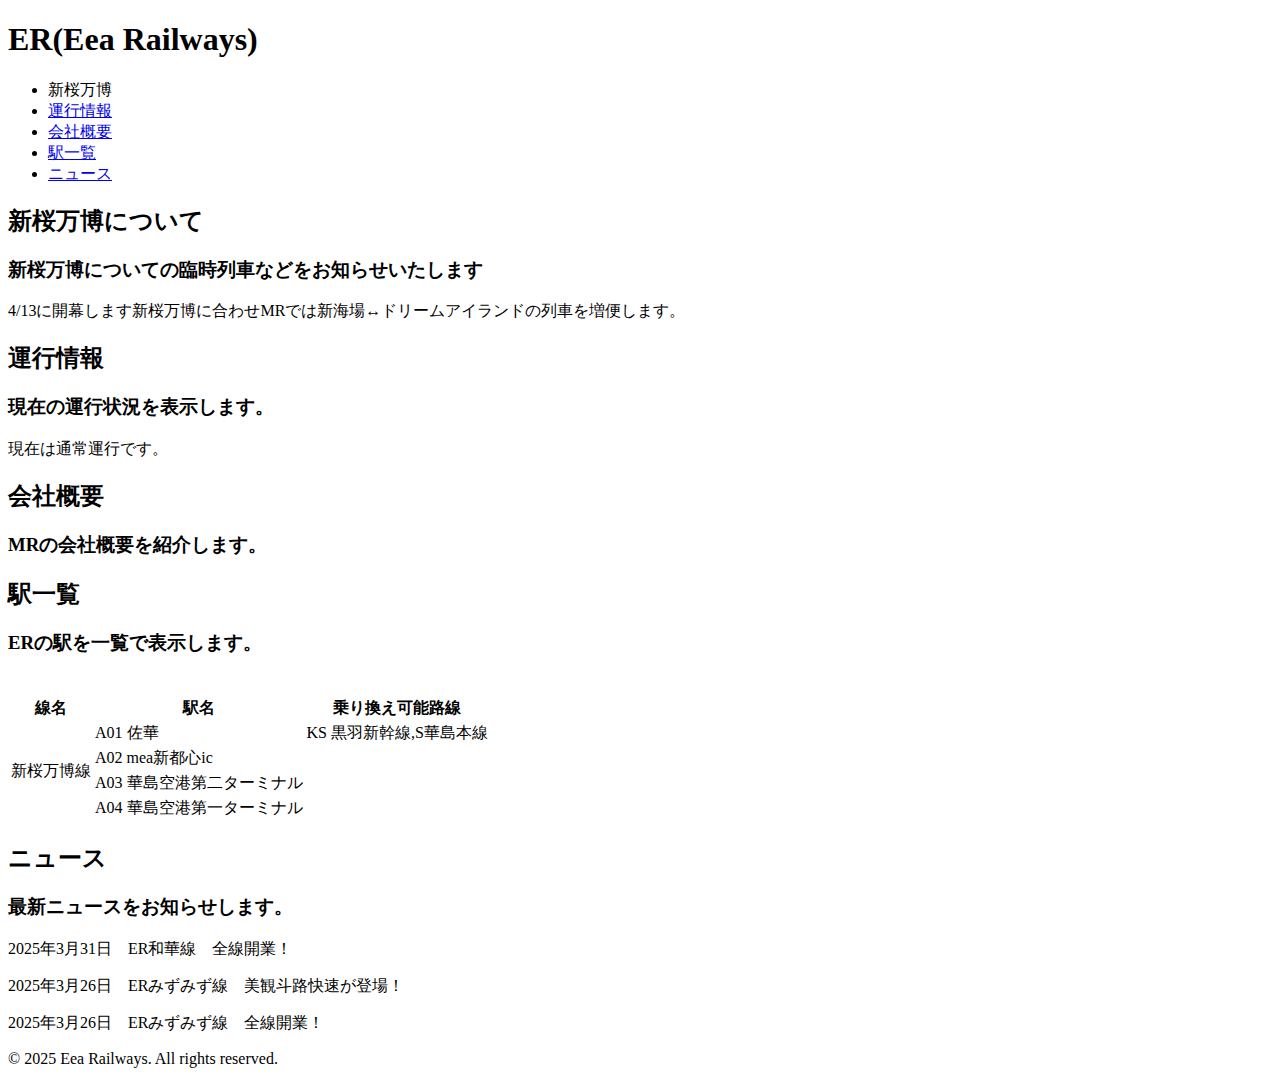
==== index.html @ ffad330c "Create index.html" ====
<!DOCTYPE html>
<html lang="ja">
<head>
    <meta charset="UTF-8">
    <meta name="viewport" content="width=device-width, initial-scale=1.0">
    <title>Eea Railways 公式サイト</title>
    <link rel="stylesheet" href="style.css">
    <script defer src="script.js"></script>
</head>
<body>
    <header>
        <h1>ER(Eea Railways)</h1>
        <nav>
            <ul>
                <li><a herf="#bampaku">新桜万博</a></li>
                <li><a href="#operation">運行情報</a></li>
                <li><a href="#company">会社概要</a></li>
                <li><a href="#stations">駅一覧</a></li>
                <li><a href="#news">ニュース</a></li>
            </ul>
        </nav>
    </header>
    
    <main>
        <section id="bampaku">
            <h2>新桜万博について</h2>
            <h3>新桜万博についての臨時列車などをお知らせいたします</h3>
            <p>4/13に開幕します新桜万博に合わせMRでは新海場↔ドリームアイランドの列車を増便します。</p>
        </section>
        <section id="operation">
            <h2>運行情報</h2>
            <h3>現在の運行状況を表示します。</h3>
            <p>現在は通常運行です。</p>
        </section>
        
        <section id="company">
            <h2>会社概要</h2>
            <h3>MRの会社概要を紹介します。</h3>
        </section>
        
        <section id="stations">
            <h2>駅一覧</h2>
            <h3>ERの駅を一覧で表示します。</h3>
            <div class="table-container">
            <table>
                <tr><th>線名</th><th>駅名</th><th>乗り換え可能路線</th></tr>
                <tr><td rowspan="4">新桜万博線</td><td>A01 佐華</td><td>KS 黒羽新幹線,S華島本線</td></tr>
                <tr>　　　　　　　　　 　　　　　　　　<td>A02 mea新都心ic</td><td></td></tr>
                <tr> 　　　　　　　　　　　　　　　　　<td>A03 華島空港第二ターミナル</td><td></td></tr>
                <tr> 　　　　　　　　　　　　　　　　　<td>A04 華島空港第一ターミナル</td><td></td></tr>
            </table>
            </div>
        </section>
        
        <section id="news">
            <h2>ニュース</h2>
            <h3>最新ニュースをお知らせします。</h3>
            <p>2025年3月31日　ER和華線　全線開業！</p>
            <p>2025年3月26日　ERみずみず線　美観斗路快速が登場！</p>
            <p>2025年3月26日　ERみずみず線　全線開業！</p>
        </section>
    </main>
    
    <footer>
        <p>&copy; 2025 Eea Railways. All rights reserved.</p>
    </footer>
</body>
</html>
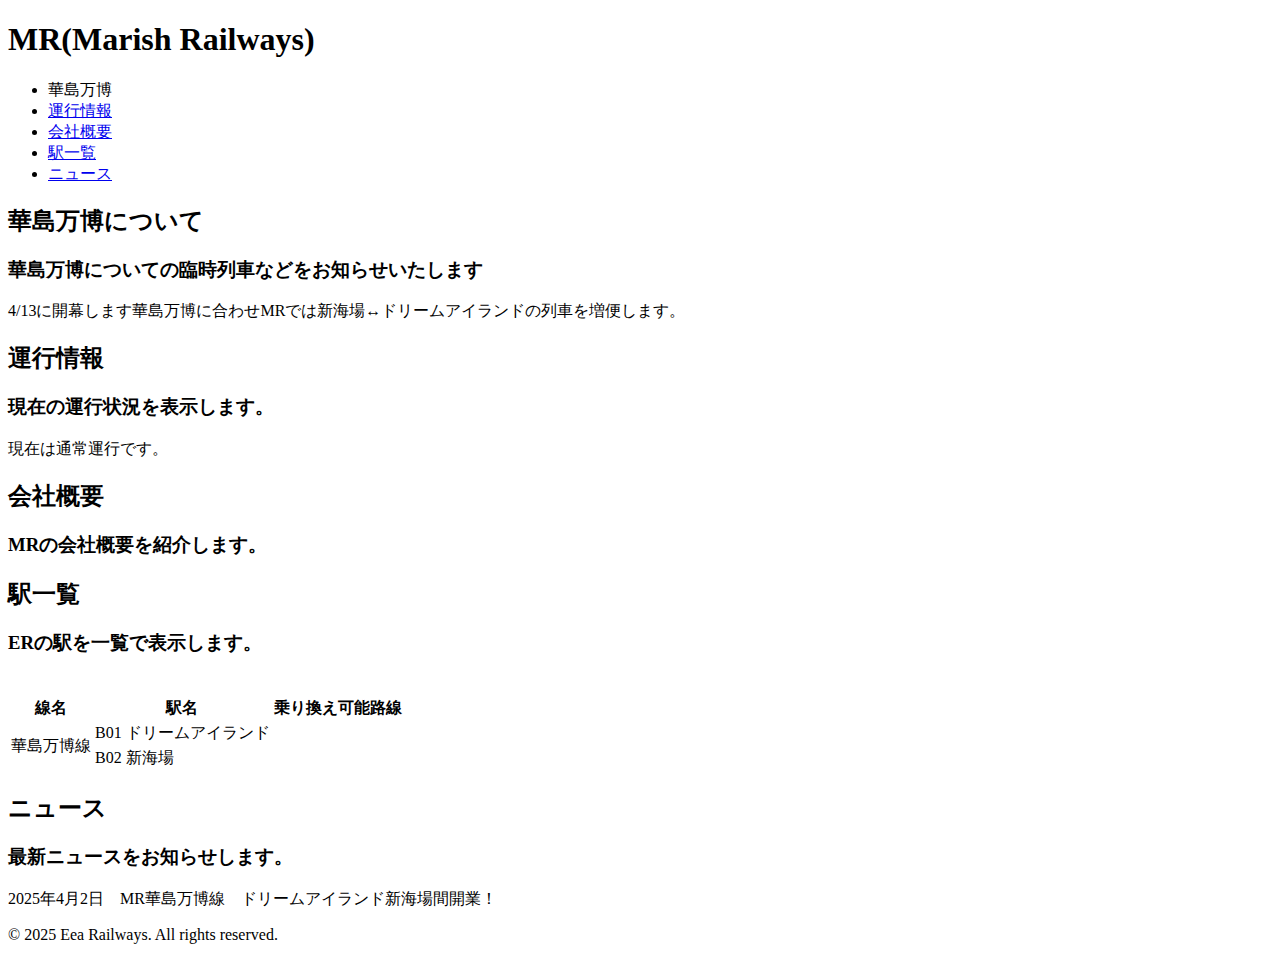
==== commit 1b10ed95: "Update index.html" ====
--- a/index.html
+++ b/index.html
@@ -3,16 +3,16 @@
 <head>
     <meta charset="UTF-8">
     <meta name="viewport" content="width=device-width, initial-scale=1.0">
-    <title>Eea Railways 公式サイト</title>
+    <title>Marish Railways 公式サイト</title>
     <link rel="stylesheet" href="style.css">
     <script defer src="script.js"></script>
 </head>
 <body>
     <header>
-        <h1>ER(Eea Railways)</h1>
+        <h1>MR(Marish Railways)</h1>
         <nav>
             <ul>
-                <li><a herf="#bampaku">新桜万博</a></li>
+                <li><a herf="#bampaku">華島万博</a></li>
                 <li><a href="#operation">運行情報</a></li>
                 <li><a href="#company">会社概要</a></li>
                 <li><a href="#stations">駅一覧</a></li>
@@ -23,9 +23,9 @@
     
     <main>
         <section id="bampaku">
-            <h2>新桜万博について</h2>
-            <h3>新桜万博についての臨時列車などをお知らせいたします</h3>
-            <p>4/13に開幕します新桜万博に合わせMRでは新海場↔ドリームアイランドの列車を増便します。</p>
+            <h2>華島万博について</h2>
+            <h3>華島万博についての臨時列車などをお知らせいたします</h3>
+            <p>4/13に開幕します華島万博に合わせMRでは新海場↔ドリームアイランドの列車を増便します。</p>
         </section>
         <section id="operation">
             <h2>運行情報</h2>
@@ -44,10 +44,8 @@
             <div class="table-container">
             <table>
                 <tr><th>線名</th><th>駅名</th><th>乗り換え可能路線</th></tr>
-                <tr><td rowspan="4">新桜万博線</td><td>A01 佐華</td><td>KS 黒羽新幹線,S華島本線</td></tr>
-                <tr>　　　　　　　　　 　　　　　　　　<td>A02 mea新都心ic</td><td></td></tr>
-                <tr> 　　　　　　　　　　　　　　　　　<td>A03 華島空港第二ターミナル</td><td></td></tr>
-                <tr> 　　　　　　　　　　　　　　　　　<td>A04 華島空港第一ターミナル</td><td></td></tr>
+                <tr><td rowspan="4">華島万博線</td><td>B01 ドリームアイランド</td><td></td></tr>
+                <tr>　　　　　　　　　 　　　　　　　　<td>B02 新海場</td><td></td></tr>
             </table>
             </div>
         </section>
@@ -55,9 +53,7 @@
         <section id="news">
             <h2>ニュース</h2>
             <h3>最新ニュースをお知らせします。</h3>
-            <p>2025年3月31日　ER和華線　全線開業！</p>
-            <p>2025年3月26日　ERみずみず線　美観斗路快速が登場！</p>
-            <p>2025年3月26日　ERみずみず線　全線開業！</p>
+            <p>2025年4月2日　MR華島万博線　ドリームアイランド新海場間開業！</p>
         </section>
     </main>
     
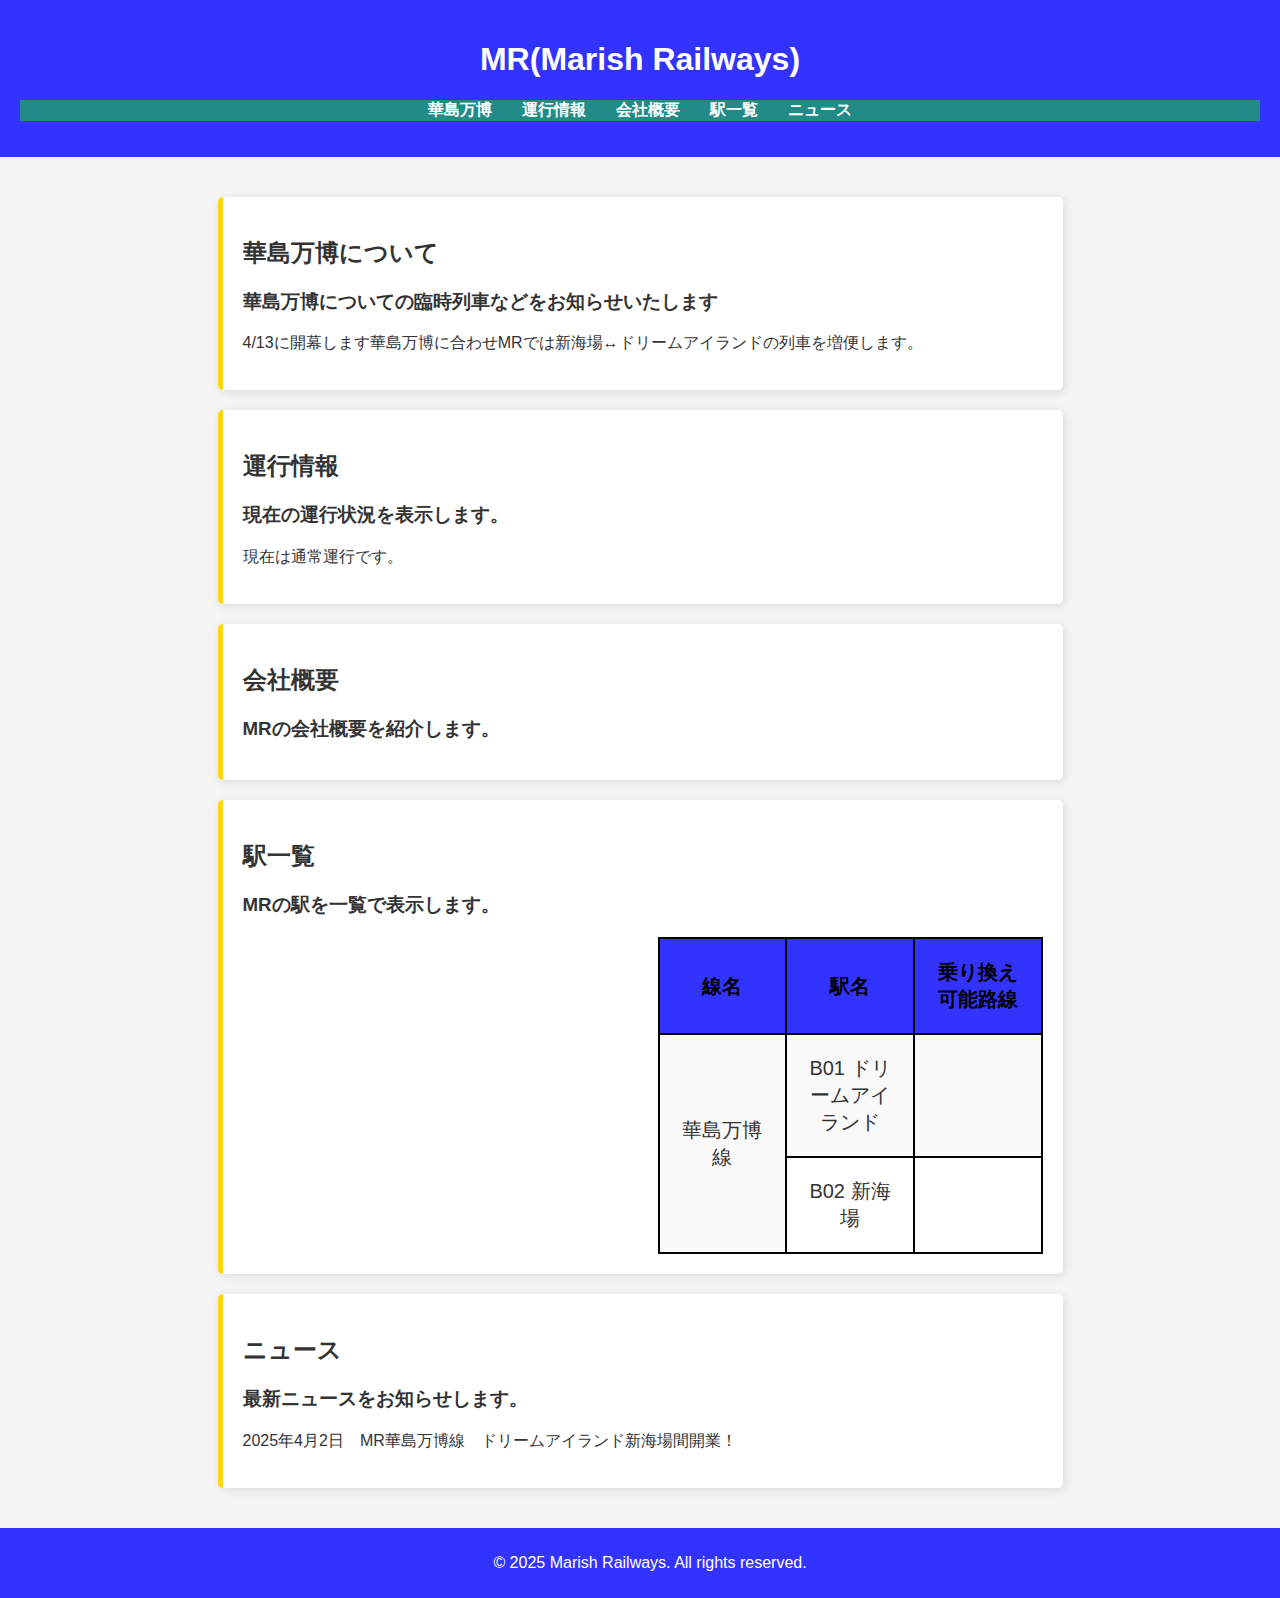
==== commit d51bda50: "Update index.html" ====
--- a/index.html
+++ b/index.html
@@ -12,7 +12,7 @@
         <h1>MR(Marish Railways)</h1>
         <nav>
             <ul>
-                <li><a herf="#bampaku">華島万博</a></li>
+                <li><a href="#bampaku">華島万博</a></li>
                 <li><a href="#operation">運行情報</a></li>
                 <li><a href="#company">会社概要</a></li>
                 <li><a href="#stations">駅一覧</a></li>
@@ -40,7 +40,7 @@
         
         <section id="stations">
             <h2>駅一覧</h2>
-            <h3>ERの駅を一覧で表示します。</h3>
+            <h3>MRの駅を一覧で表示します。</h3>
             <div class="table-container">
             <table>
                 <tr><th>線名</th><th>駅名</th><th>乗り換え可能路線</th></tr>
@@ -58,7 +58,7 @@
     </main>
     
     <footer>
-        <p>&copy; 2025 Eea Railways. All rights reserved.</p>
+        <p>&copy; 2025 Marish Railways. All rights reserved.</p>
     </footer>
 </body>
 </html>
--- a/style.css
+++ b/style.css
@@ -0,0 +1,110 @@
+/* 基本的なスタイル設定 */
+body {
+    font-family: Arial, sans-serif;
+    margin: 0;
+    padding: 0;
+    background-color: #f4f4f4;
+    color: #333;
+}
+
+header {
+    background-color: #33f; /* ターコイズブルー */
+    color: white;
+    padding: 20px;
+    text-align: center;
+}
+
+nav ul {
+    list-style: none;
+    padding: 0;
+    display: flex;
+    justify-content: center;
+    background-color: #228B88;
+}
+
+nav ul li {
+    margin: 0 15px;
+}
+
+nav ul li a {
+    color: white;
+    text-decoration: none;
+    font-weight: bold;
+}
+
+main {
+    padding: 20px;
+}
+
+section {
+    background: white;
+    padding: 20px;
+    margin: 20px auto;
+    border-left: 5px solid #FFD700; /* 金色のアクセント */
+    border-radius: 5px;
+    max-width: 800px;
+    box-shadow: 2px 2px 10px rgba(0, 0, 0, 0.1);
+}
+
+footer {
+    background-color: #33f;
+    color: white;
+    text-align: center;
+    padding: 10px;
+    position: relative;
+    bottom: 0;
+    width: 100%;
+}
+
+/* テーブルを横に3列並べる */
+.table-container {
+    display: grid;
+    grid-template-columns: repeat(3, minmax(350px, 1fr)); /* 最小350px、最大可変 */
+    gap: 30px; /* テーブル間の余白を増やす */
+    justify-content: center;
+    width: 100%;
+    max-width: 1600px; /* 最大幅を広げる */
+    margin: auto; /* 中央寄せ */
+}
+
+/* 各テーブルのサイズ調整 */
+.table-container table {
+    width: 100%; /* 親要素の幅いっぱい */
+    min-width: 350px; /* 小さくなりすぎないように */
+    max-width: 500px; /* 大きくなりすぎないように */
+    border-collapse: collapse;
+    background-color: white;
+    table-layout: fixed; /* セルの幅を均等にする */
+}
+
+/* セルのデザイン */
+th, td {
+    border: 2px solid black;
+    padding: 20px; /* 余白をさらに増やす */
+    text-align: center; /* 中央揃え */
+    font-size: 20px; /* 文字を大きく */
+}
+
+/* ヘッダー */
+th {
+    background-color: #33f;
+    color: black;
+}
+
+/* 偶数行の背景 */
+tr:nth-child(even) td {
+    background-color: #f9f9f9;
+}
+
+/* 画面サイズごとの調整 */
+@media screen and (max-width: 1400px) {
+    .table-container {
+        grid-template-columns: repeat(2, minmax(350px, 1fr)); /* 1400px以下は2列 */
+    }
+}
+
+@media screen and (max-width: 900px) {
+    .table-container {
+        grid-template-columns: repeat(1, minmax(350px, 1fr)); /* 900px以下は1列 */
+    }
+}
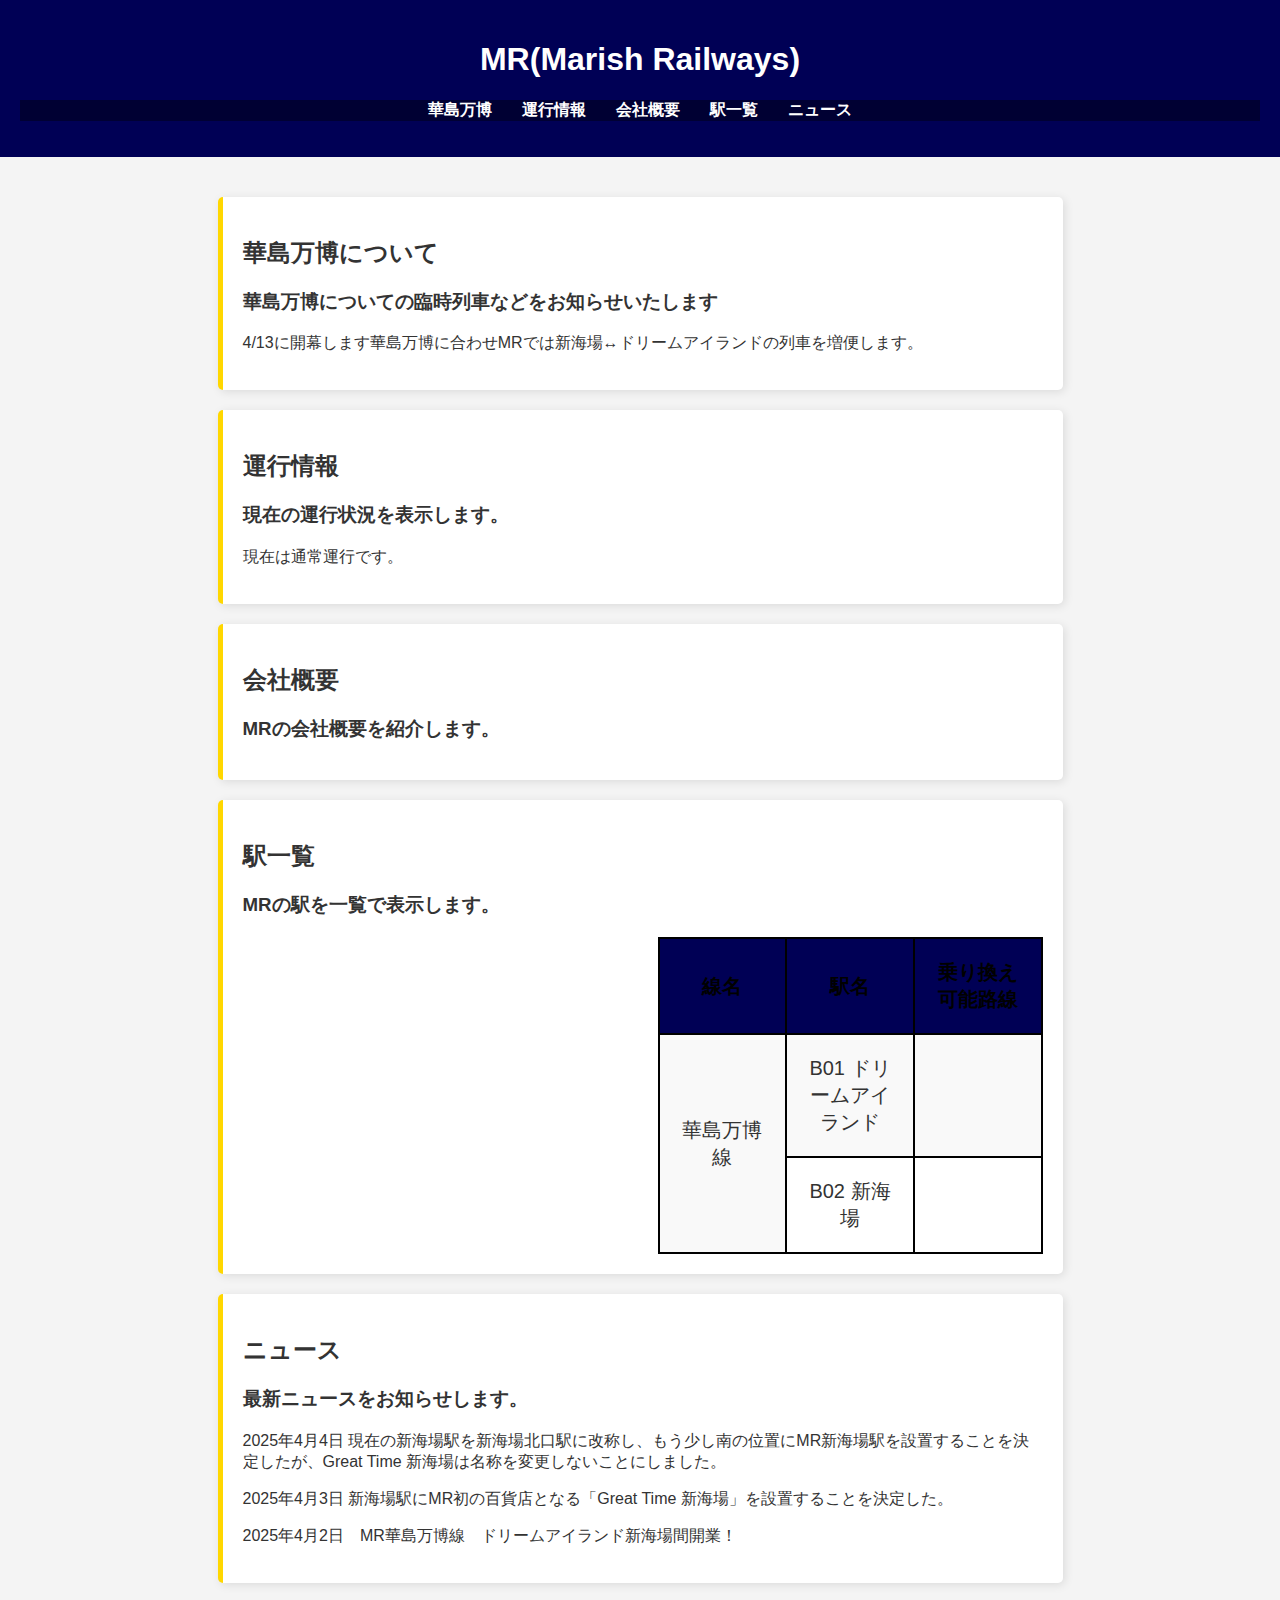
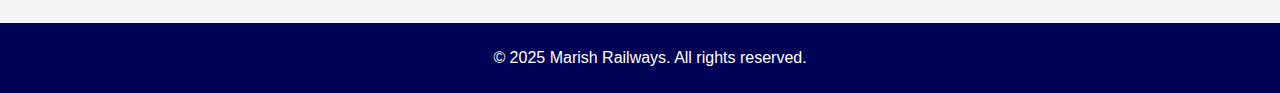
==== commit 3f5d6a21: "Update index.html" ====
--- a/index.html
+++ b/index.html
@@ -53,6 +53,8 @@
         <section id="news">
             <h2>ニュース</h2>
             <h3>最新ニュースをお知らせします。</h3>
+            <p>2025年4月4日 現在の新海場駅を新海場北口駅に改称し、もう少し南の位置にMR新海場駅を設置することを決定したが、Great Time 新海場は名称を変更しないことにしました。</p>
+            <p>2025年4月3日 新海場駅にMR初の百貨店となる「Great Time 新海場」を設置することを決定した。
             <p>2025年4月2日　MR華島万博線　ドリームアイランド新海場間開業！</p>
         </section>
     </main>
--- a/style.css
+++ b/style.css
@@ -8,7 +8,7 @@
 }
 
 header {
-    background-color: #33f; /* ターコイズブルー */
+    background-color: #005; /* ターコイズブルー */
     color: white;
     padding: 20px;
     text-align: center;
@@ -19,7 +19,7 @@
     padding: 0;
     display: flex;
     justify-content: center;
-    background-color: #228B88;
+    background-color: #003;
 }
 
 nav ul li {
@@ -47,7 +47,7 @@
 }
 
 footer {
-    background-color: #33f;
+    background-color: #005;
     color: white;
     text-align: center;
     padding: 10px;
@@ -87,7 +87,7 @@
 
 /* ヘッダー */
 th {
-    background-color: #33f;
+    background-color: #005;
     color: black;
 }
 
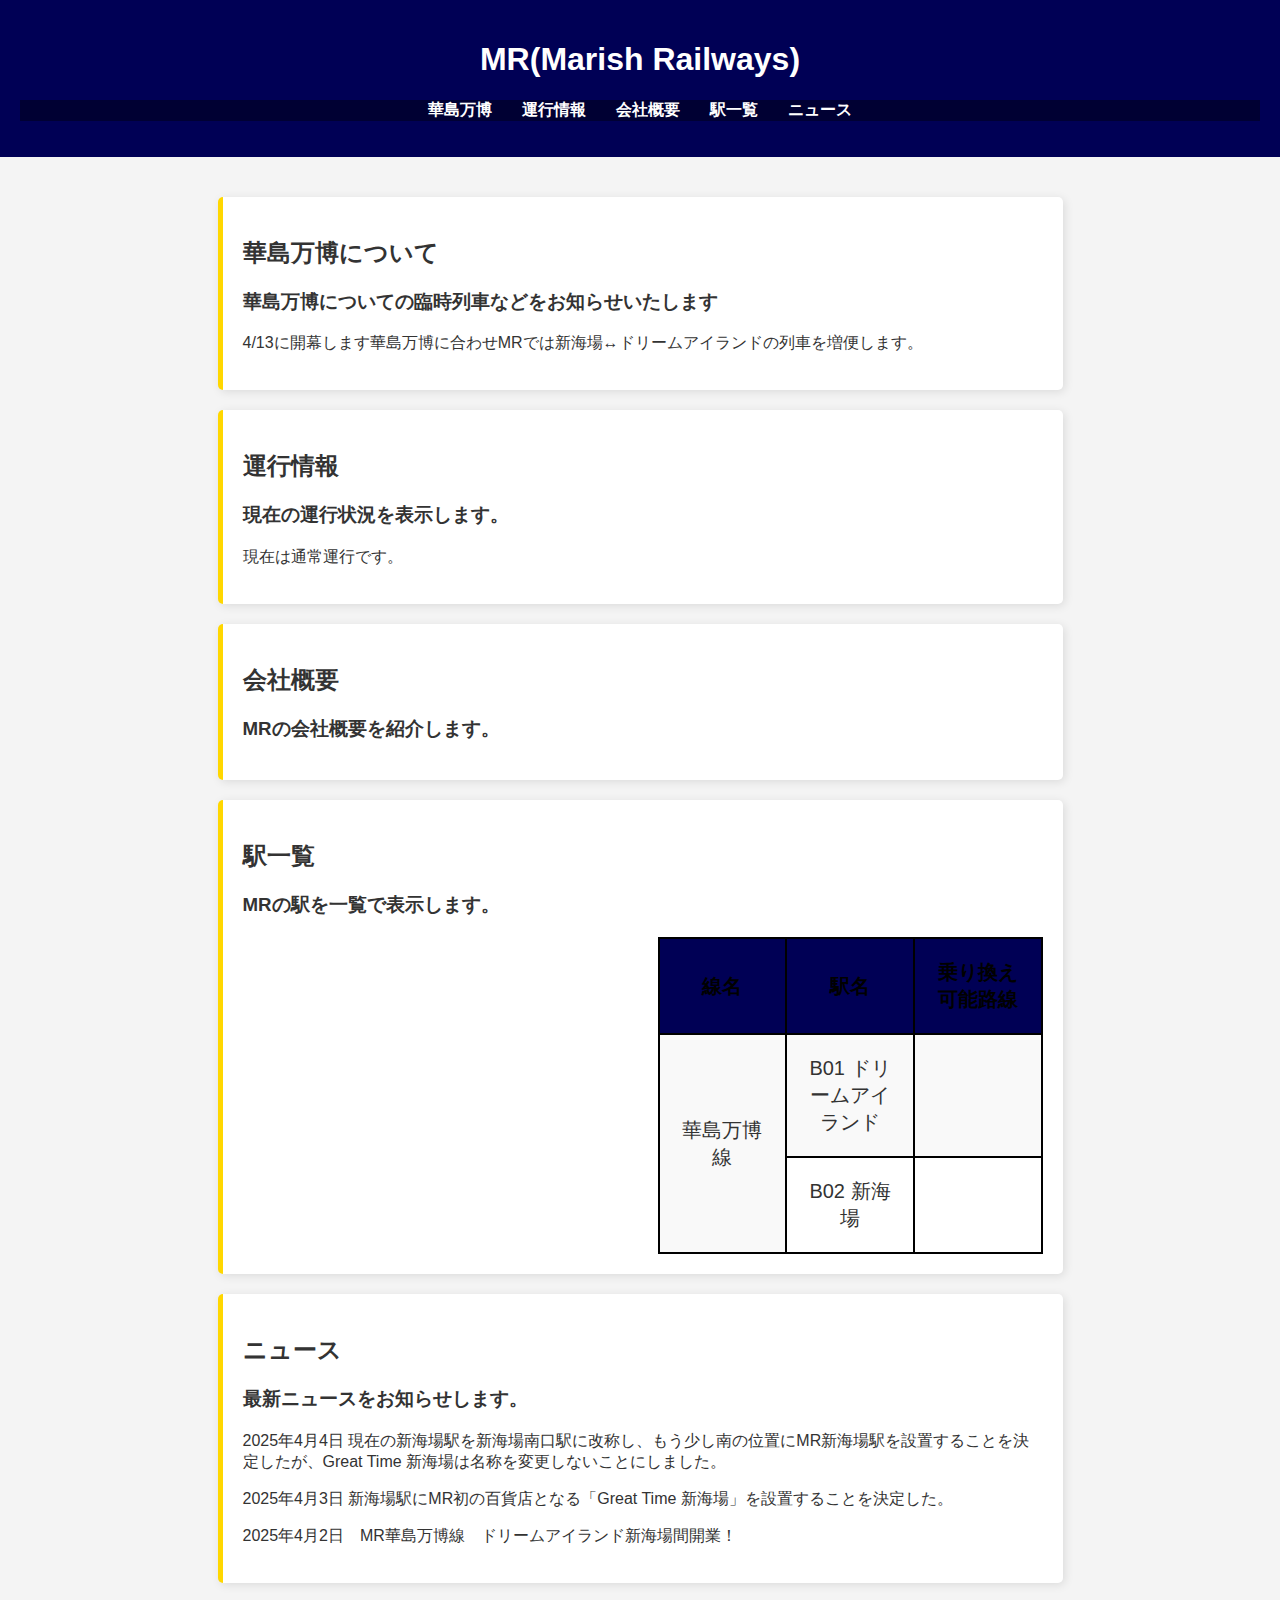
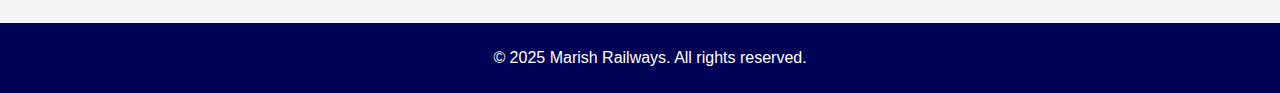
==== commit 972b1a5a: "Update index.html" ====
--- a/index.html
+++ b/index.html
@@ -53,7 +53,7 @@
         <section id="news">
             <h2>ニュース</h2>
             <h3>最新ニュースをお知らせします。</h3>
-            <p>2025年4月4日 現在の新海場駅を新海場北口駅に改称し、もう少し南の位置にMR新海場駅を設置することを決定したが、Great Time 新海場は名称を変更しないことにしました。</p>
+            <p>2025年4月4日 現在の新海場駅を新海場南口駅に改称し、もう少し南の位置にMR新海場駅を設置することを決定したが、Great Time 新海場は名称を変更しないことにしました。</p>
             <p>2025年4月3日 新海場駅にMR初の百貨店となる「Great Time 新海場」を設置することを決定した。
             <p>2025年4月2日　MR華島万博線　ドリームアイランド新海場間開業！</p>
         </section>
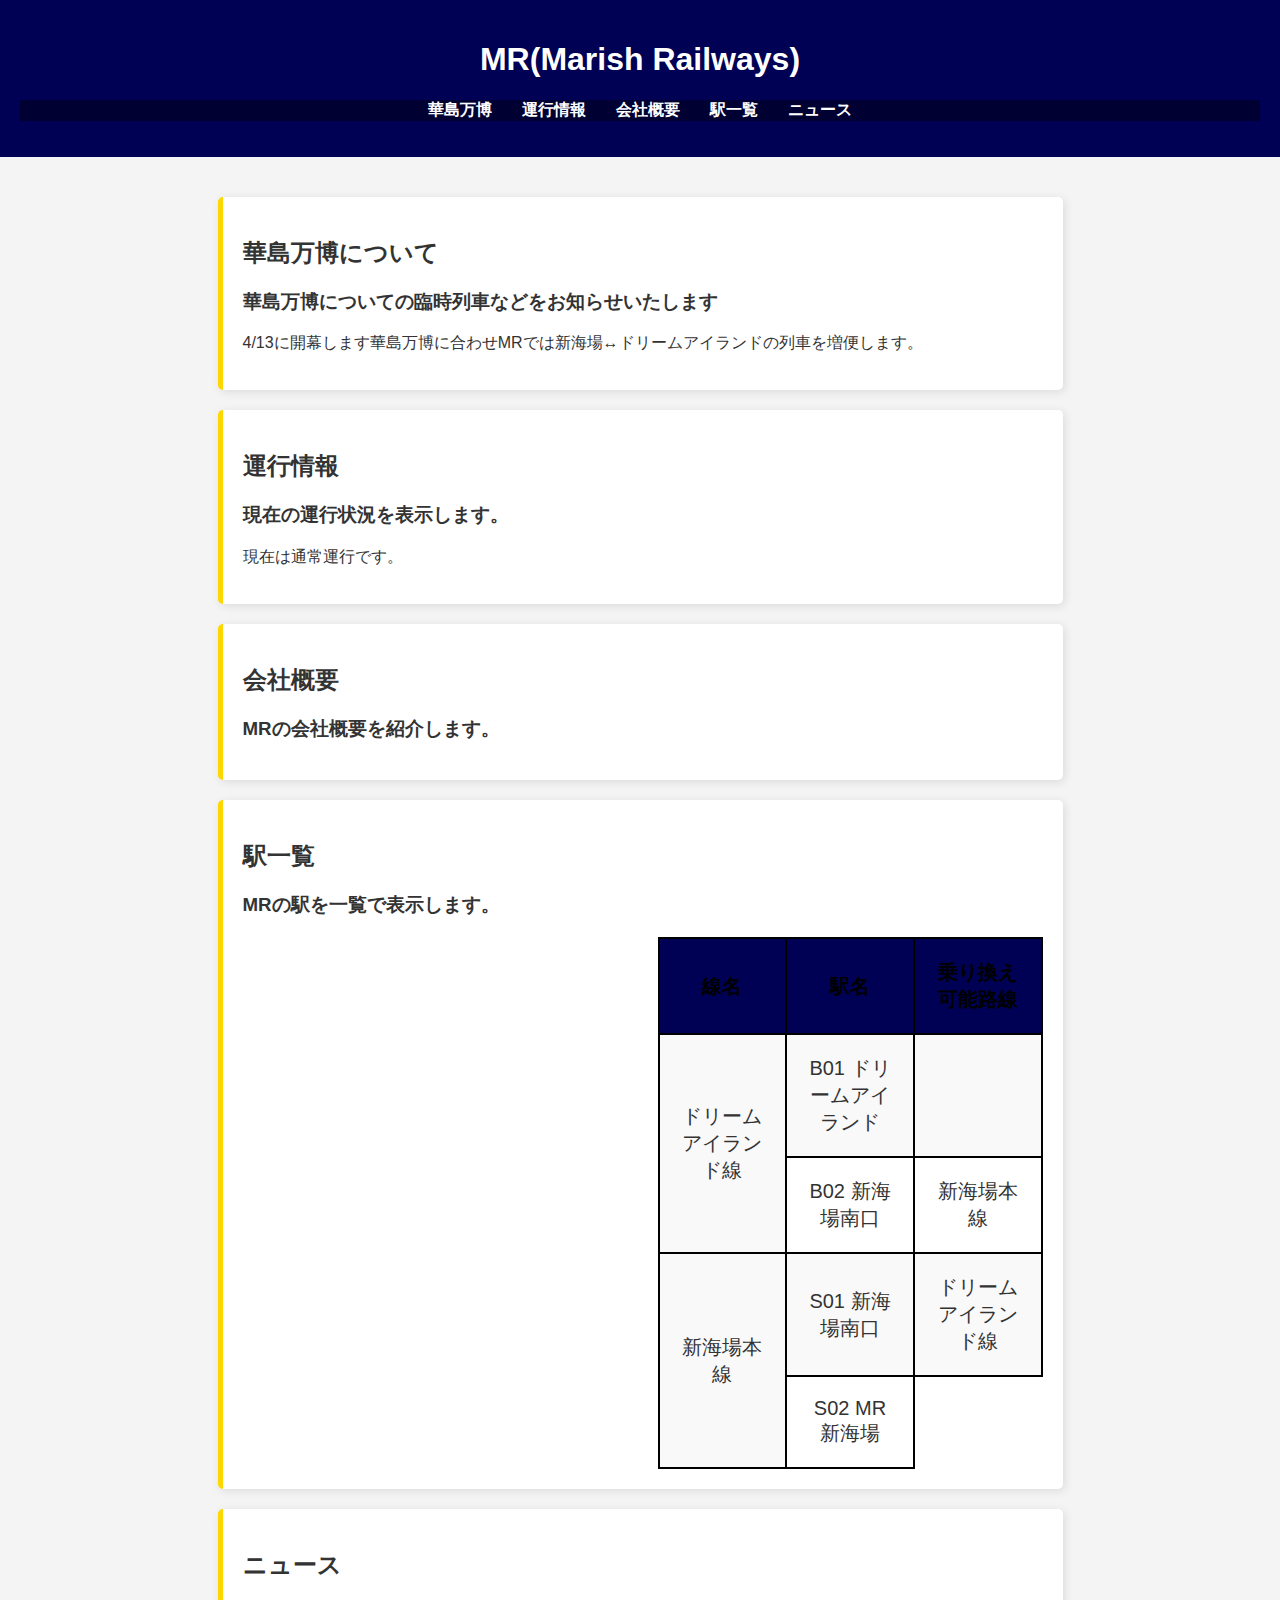
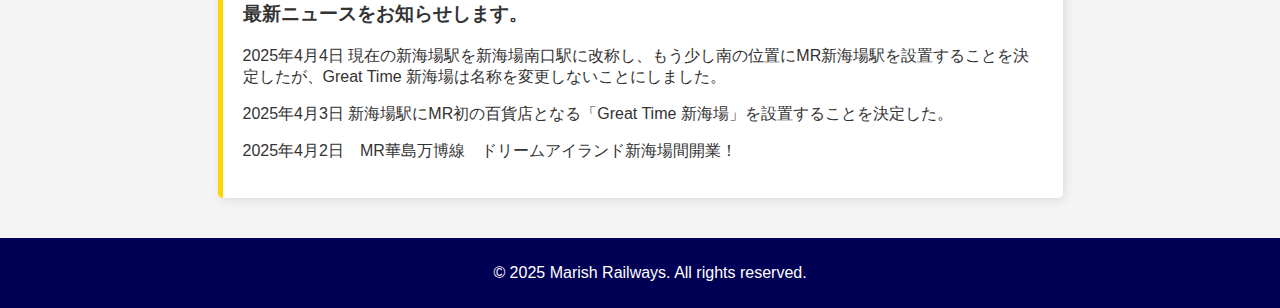
==== commit b205d71f: "Update index.html" ====
--- a/index.html
+++ b/index.html
@@ -44,8 +44,10 @@
             <div class="table-container">
             <table>
                 <tr><th>線名</th><th>駅名</th><th>乗り換え可能路線</th></tr>
-                <tr><td rowspan="4">華島万博線</td><td>B01 ドリームアイランド</td><td></td></tr>
-                <tr>　　　　　　　　　 　　　　　　　　<td>B02 新海場</td><td></td></tr>
+                <tr><td rowspan="2">ドリームアイランド線</td><td>B01 ドリームアイランド</td><td></td></tr>
+                <tr>　　　　　　　　　 　　　　　　　　<td>B02 新海場南口</td><td>新海場本線</td></tr>
+                <tr><td rowspan="2">新海場本線</td><td>S01 新海場南口</td><td>ドリームアイランド線</td></tr>
+                <tr>　　　　　　　　　　　　　　　　　 <td>S02 MR新海場</td></tr>
             </table>
             </div>
         </section>
